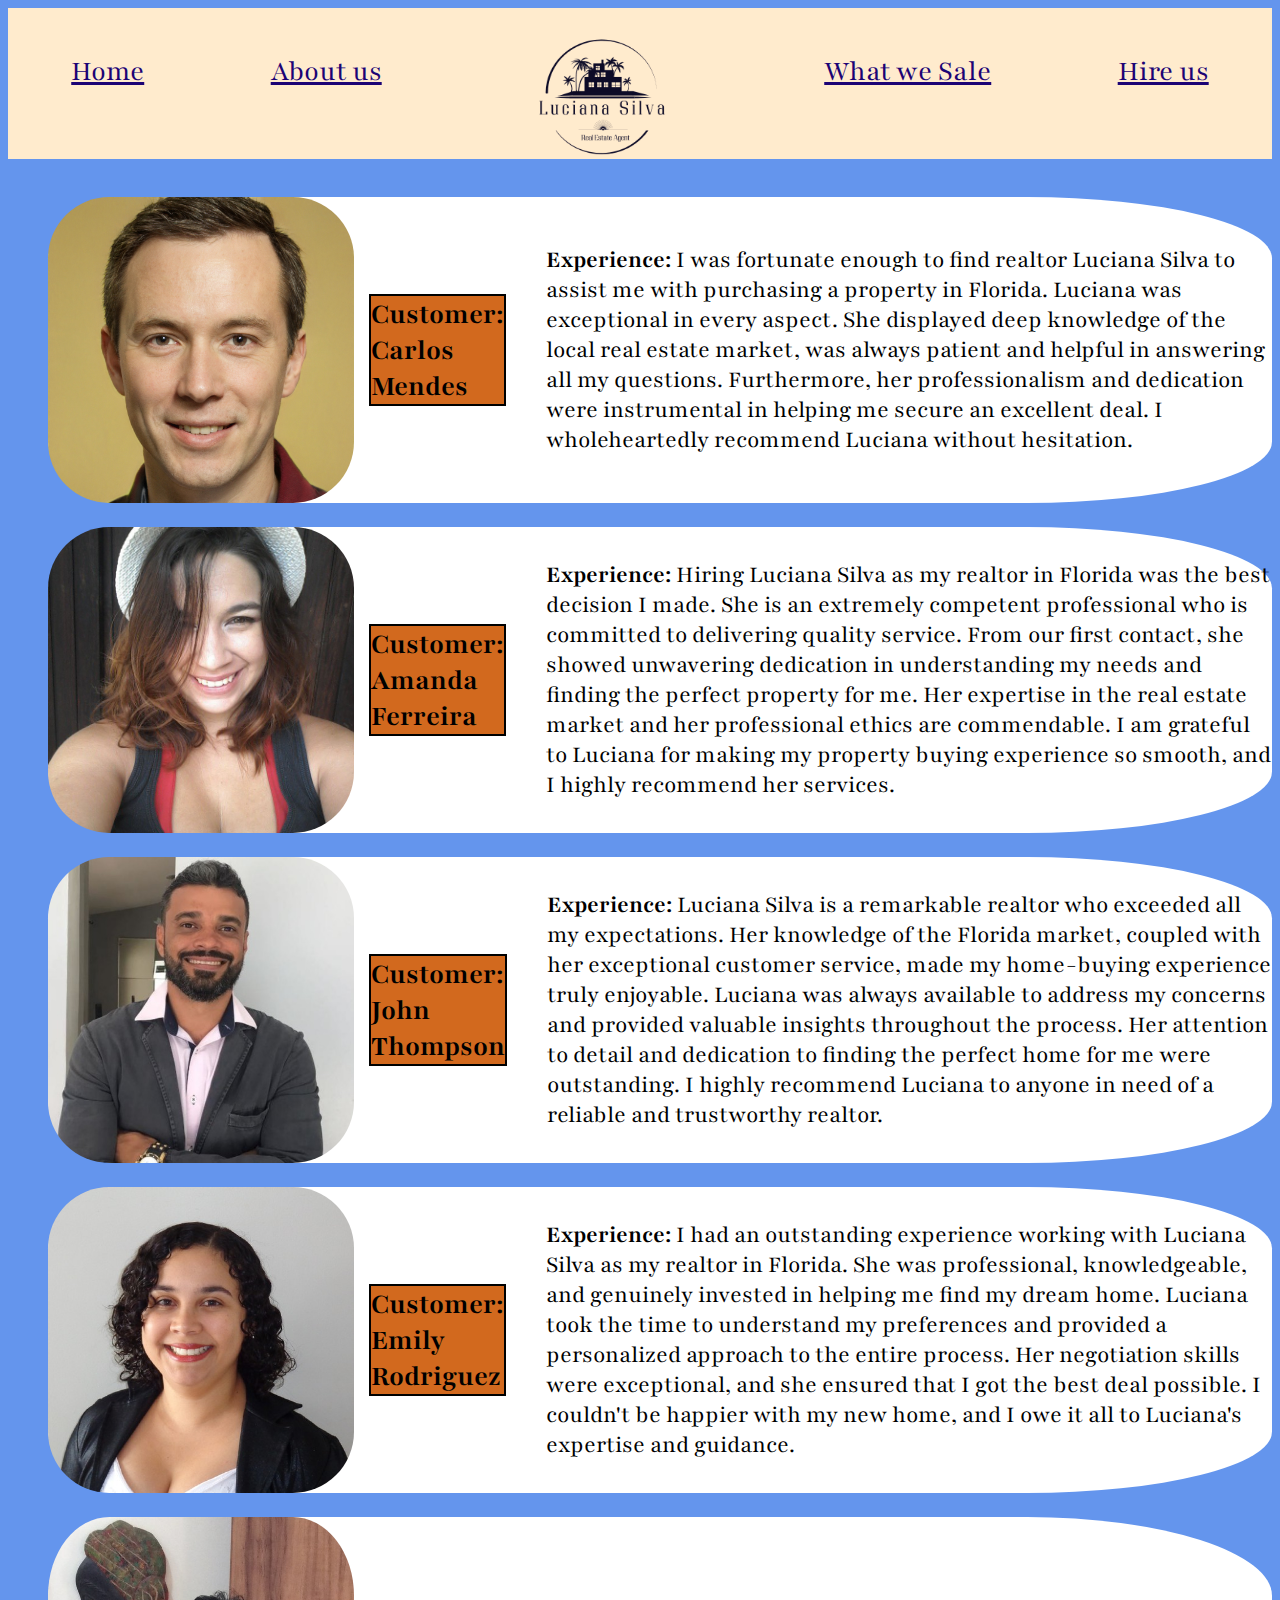
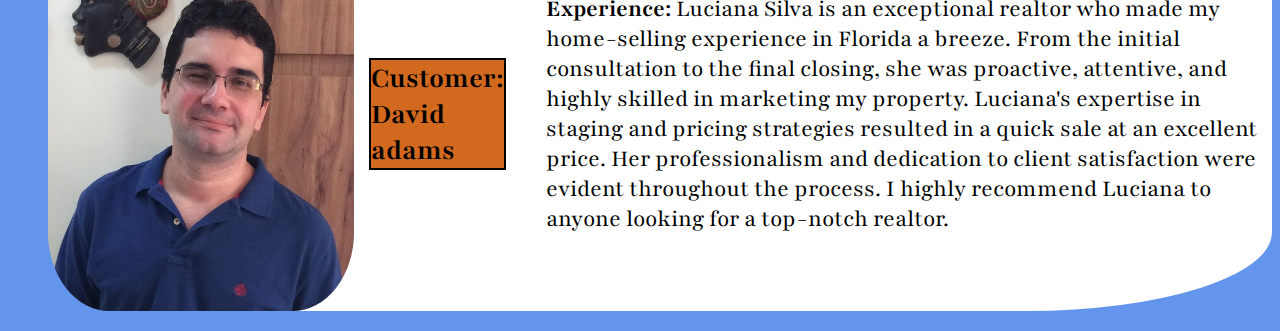
==== index.html @ 7e76c352 "uploading" ====
<!DOCTYPE html>
<html lang="en">
<head>
    <meta charset="UTF-8">
    <meta http-equiv="X-UA-Compatible" content="IE=edge">
    <meta name="viewport" content="width=device-width, initial-scale=1.0">
    <title>Luciana Real Estate Agent</title>
    <link rel="stylesheet" href="./src/style.css">
    <link rel="preconnect" href="https://fonts.googleapis.com">
<link rel="preconnect" href="https://fonts.gstatic.com" crossorigin>
<link href="https://fonts.googleapis.com/css2?family=Playfair&display=swap" rel="stylesheet">
</head>
<head>
    <header>
     <a href="./index.html">Home</a>
     <a href="./src/about-us.html">About us</a>
     <img src="./src/img/Luciana Silva.png" alt="logo" id="logo-header">
     <a href="./src/What-we-sale.html">What we Sale</a>
     <a href="./src/hire-us.html">Hire us</a>
    </header>
</head>
<br>
<body>
    <UL>
    <div class="review-card">
        <img src="./src/img/review-lulu-01.jpg" alt="" class="fotos-review">
    <h2>Customer: Carlos Mendes</h2>
    <ul><strong>Experience: </strong>I was fortunate enough to find realtor Luciana Silva to assist me with purchasing a property in Florida. Luciana was exceptional in every aspect. She displayed deep knowledge of the local real estate market, was always patient and helpful in answering all my questions. Furthermore, her professionalism and dedication were instrumental in helping me secure an excellent deal. I wholeheartedly recommend Luciana without hesitation.
    </ul>
</div>
<br>
<div class="review-card">
    <img src="./src/img/review-lulu-02.jpg" alt="" class="fotos-review">
    <h2>Customer: Amanda Ferreira</h2>
    <ul><Strong>Experience: </Strong>Hiring Luciana Silva as my realtor in Florida was the best decision I made. She is an extremely competent professional who is committed to delivering quality service. From our first contact, she showed unwavering dedication in understanding my needs and finding the perfect property for me. Her expertise in the real estate market and her professional ethics are commendable. I am grateful to Luciana for making my property buying experience so smooth, and I highly recommend her services.</ul>
</div>
<br>
<div class="review-card">
    <img src="./src/img/review-lulu-03.jpeg" alt="" class="fotos-review">
    <h2>Customer: John Thompson</h2>
    <ul><Strong>Experience: </Strong> Luciana Silva is a remarkable realtor who exceeded all my expectations. Her knowledge of the Florida market, coupled with her exceptional customer service, made my home-buying experience truly enjoyable. Luciana was always available to address my concerns and provided valuable insights throughout the process. Her attention to detail and dedication to finding the perfect home for me were outstanding. I highly recommend Luciana to anyone in need of a reliable and trustworthy realtor.</ul>
</div>
<br>
<div class="review-card">
    <img src="./src/img/review-lulu-04.jpg" alt="" class="fotos-review">
    <h2>Customer: Emily Rodriguez</h2>
    <ul><strong>Experience: </strong>I had an outstanding experience working with Luciana Silva as my realtor in Florida. She was professional, knowledgeable, and genuinely invested in helping me find my dream home. Luciana took the time to understand my preferences and provided a personalized approach to the entire process. Her negotiation skills were exceptional, and she ensured that I got the best deal possible. I couldn't be happier with my new home, and I owe it all to Luciana's expertise and guidance.</ul>
</div>
<br>
<div class="review-card">
<img src="./src/img/review-lulu-05.jpeg" alt="" class="fotos-review">
<h2>Customer: David adams</h2>
<ul><Strong>Experience: </Strong>Luciana Silva is an exceptional realtor who made my home-selling experience in Florida a breeze. From the initial consultation to the final closing, she was proactive, attentive, and highly skilled in marketing my property. Luciana's expertise in staging and pricing strategies resulted in a quick sale at an excellent price. Her professionalism and dedication to client satisfaction were evident throughout the process. I highly recommend Luciana to anyone looking for a top-notch realtor.</ul>
</div>
</UL>
</body>
</html>
---- src/style.css ----
header {
    background-color: blanchedalmond;
    background-position: center;
    width: 100%;
    height: 4cm;
    text-align: center;
    display: flex;
    flex-wrap: wrap;
    justify-content: space-around;
    
}
#logo-header{
    width: 15%;
    height: 120%;
}
body{
    background-color: cornflowerblue;
}
a{
    font-size: 30px;
    font-family: 'Playfair', serif;
    padding-top: 45px;
    color: rgb(28, 3, 117);
}
.fotos-review{
   width: 25%;
   border-radius: 20%;
}
.fotos-review{
    margin-right: 15px;
}
.review-card{
    display: flex; /* Display the image and text side by side */
    align-items: center;
    background-color: white;
    border-radius: 20%;
}
h2{
    background-color: chocolate;
    border: solid 2px;
}
ul{
    font-family: 'Playfair', serif;
    font-size: 125%;
}
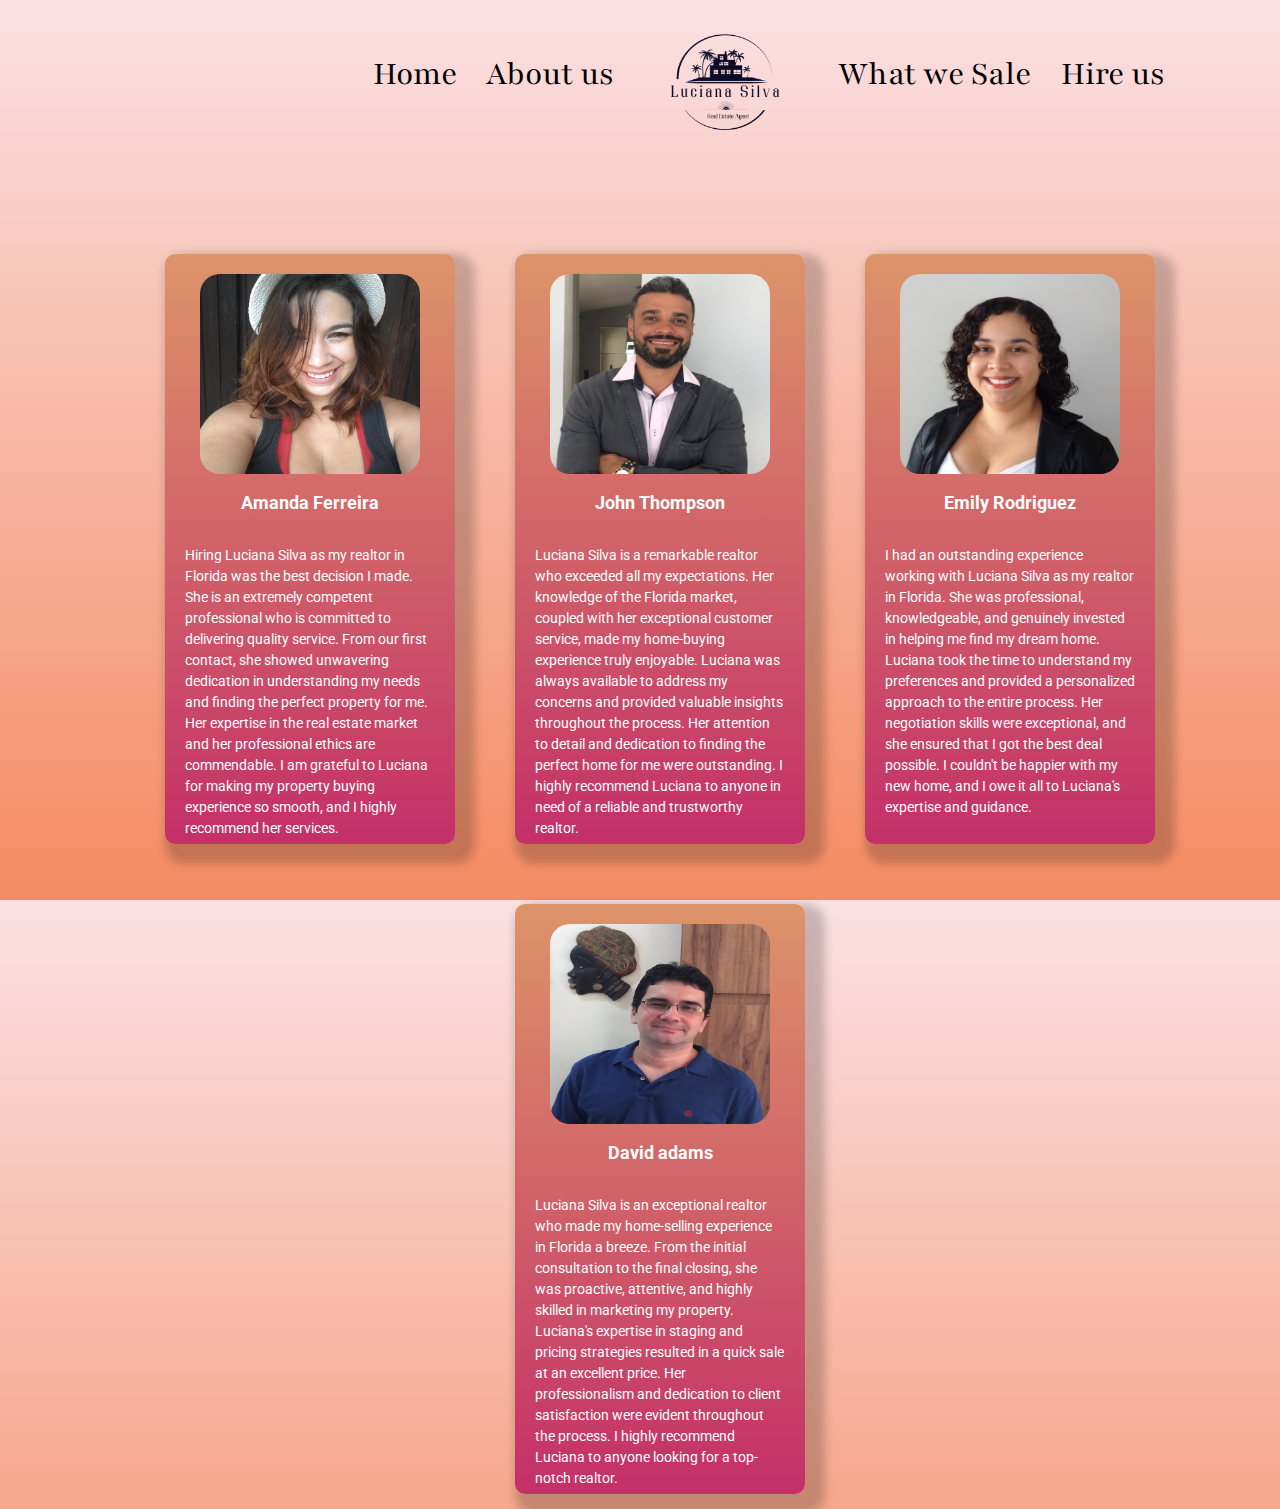
==== commit 478e7c27: "updt home page" ====
--- a/index.html
+++ b/index.html
@@ -1,57 +1,90 @@
 <!DOCTYPE html>
 <html lang="en">
-<head>
-    <meta charset="UTF-8">
-    <meta http-equiv="X-UA-Compatible" content="IE=edge">
-    <meta name="viewport" content="width=device-width, initial-scale=1.0">
+  <head>
+    <meta charset="UTF-8" />
+    <meta http-equiv="X-UA-Compatible" content="IE=edge" />
+    <meta name="viewport" content="width=device-width, initial-scale=1.0" />
     <title>Luciana Real Estate Agent</title>
-    <link rel="stylesheet" href="./src/style.css">
-    <link rel="preconnect" href="https://fonts.googleapis.com">
-<link rel="preconnect" href="https://fonts.gstatic.com" crossorigin>
-<link href="https://fonts.googleapis.com/css2?family=Playfair&display=swap" rel="stylesheet">
-</head>
-<head>
+    <link rel="stylesheet" href="./src/style.css" />
+    <link rel="preconnect" href="https://fonts.googleapis.com" />
+    <link rel="preconnect" href="https://fonts.gstatic.com" crossorigin />
+    <link
+      href="https://fonts.googleapis.com/css2?family=Playfair&display=swap"
+      rel="stylesheet"
+    />
+    <link
+      rel="shortcut icon"
+      href="./src/img/Luciana-Silva-_1_.ico"
+      type="image/x-icon"
+    />
+  </head>
+  <body>
     <header>
-     <a href="./index.html">Home</a>
-     <a href="./src/about-us.html">About us</a>
-     <img src="./src/img/Luciana Silva.png" alt="logo" id="logo-header">
-     <a href="./src/What-we-sale.html">What we Sale</a>
-     <a href="./src/hire-us.html">Hire us</a>
+      <a href="./index.html">Home</a>
+      <a href="./src/about-us.html">About us</a>
+      <img src="./src/img/Luciana Silva.png" alt="logo" id="logo-header" />
+      <a href="./src/What-we-sale.html">What we Sale</a>
+      <a href="./src/hire-us.html">Hire us</a>
     </header>
-</head>
-<br>
-<body>
-    <UL>
-    <div class="review-card">
-        <img src="./src/img/review-lulu-01.jpg" alt="" class="fotos-review">
-    <h2>Customer: Carlos Mendes</h2>
-    <ul><strong>Experience: </strong>I was fortunate enough to find realtor Luciana Silva to assist me with purchasing a property in Florida. Luciana was exceptional in every aspect. She displayed deep knowledge of the local real estate market, was always patient and helpful in answering all my questions. Furthermore, her professionalism and dedication were instrumental in helping me secure an excellent deal. I wholeheartedly recommend Luciana without hesitation.
+    <ul class="reviews">
+      <li class="review-card">
+        <img src="./src/img/review-lulu-02.jpg" alt="" class="fotos-review" />
+        <h2>Amanda Ferreira</h2>
+        <p>
+          Hiring Luciana Silva as my realtor in Florida was the best decision I
+          made. She is an extremely competent professional who is committed to
+          delivering quality service. From our first contact, she showed
+          unwavering dedication in understanding my needs and finding the
+          perfect property for me. Her expertise in the real estate market and
+          her professional ethics are commendable. I am grateful to Luciana for
+          making my property buying experience so smooth, and I highly recommend
+          her services.
+        </p>
+      </li>
+
+      <li class="review-card">
+        <img src="./src/img/review-lulu-03.jpeg" alt="" class="fotos-review" />
+        <h2>John Thompson</h2>
+        <p>
+          Luciana Silva is a remarkable realtor who exceeded all my
+          expectations. Her knowledge of the Florida market, coupled with her
+          exceptional customer service, made my home-buying experience truly
+          enjoyable. Luciana was always available to address my concerns and
+          provided valuable insights throughout the process. Her attention to
+          detail and dedication to finding the perfect home for me were
+          outstanding. I highly recommend Luciana to anyone in need of a
+          reliable and trustworthy realtor.
+        </p>
+      </li>
+
+      <li class="review-card">
+        <img src="./src/img/review-lulu-04.jpg" alt="" class="fotos-review" />
+        <h2>Emily Rodriguez</h2>
+        <p>
+          I had an outstanding experience working with Luciana Silva as my
+          realtor in Florida. She was professional, knowledgeable, and genuinely
+          invested in helping me find my dream home. Luciana took the time to
+          understand my preferences and provided a personalized approach to the
+          entire process. Her negotiation skills were exceptional, and she
+          ensured that I got the best deal possible. I couldn't be happier with
+          my new home, and I owe it all to Luciana's expertise and guidance.
+        </p>
+      </li>
+
+      <li class="review-card">
+        <img src="./src/img/review-lulu-05.jpeg" alt="" class="fotos-review" />
+        <h2>David adams</h2>
+        <p>
+          Luciana Silva is an exceptional realtor who made my home-selling
+          experience in Florida a breeze. From the initial consultation to the
+          final closing, she was proactive, attentive, and highly skilled in
+          marketing my property. Luciana's expertise in staging and pricing
+          strategies resulted in a quick sale at an excellent price. Her
+          professionalism and dedication to client satisfaction were evident
+          throughout the process. I highly recommend Luciana to anyone looking
+          for a top-notch realtor.
+        </p>
+      </li>
     </ul>
-</div>
-<br>
-<div class="review-card">
-    <img src="./src/img/review-lulu-02.jpg" alt="" class="fotos-review">
-    <h2>Customer: Amanda Ferreira</h2>
-    <ul><Strong>Experience: </Strong>Hiring Luciana Silva as my realtor in Florida was the best decision I made. She is an extremely competent professional who is committed to delivering quality service. From our first contact, she showed unwavering dedication in understanding my needs and finding the perfect property for me. Her expertise in the real estate market and her professional ethics are commendable. I am grateful to Luciana for making my property buying experience so smooth, and I highly recommend her services.</ul>
-</div>
-<br>
-<div class="review-card">
-    <img src="./src/img/review-lulu-03.jpeg" alt="" class="fotos-review">
-    <h2>Customer: John Thompson</h2>
-    <ul><Strong>Experience: </Strong> Luciana Silva is a remarkable realtor who exceeded all my expectations. Her knowledge of the Florida market, coupled with her exceptional customer service, made my home-buying experience truly enjoyable. Luciana was always available to address my concerns and provided valuable insights throughout the process. Her attention to detail and dedication to finding the perfect home for me were outstanding. I highly recommend Luciana to anyone in need of a reliable and trustworthy realtor.</ul>
-</div>
-<br>
-<div class="review-card">
-    <img src="./src/img/review-lulu-04.jpg" alt="" class="fotos-review">
-    <h2>Customer: Emily Rodriguez</h2>
-    <ul><strong>Experience: </strong>I had an outstanding experience working with Luciana Silva as my realtor in Florida. She was professional, knowledgeable, and genuinely invested in helping me find my dream home. Luciana took the time to understand my preferences and provided a personalized approach to the entire process. Her negotiation skills were exceptional, and she ensured that I got the best deal possible. I couldn't be happier with my new home, and I owe it all to Luciana's expertise and guidance.</ul>
-</div>
-<br>
-<div class="review-card">
-<img src="./src/img/review-lulu-05.jpeg" alt="" class="fotos-review">
-<h2>Customer: David adams</h2>
-<ul><Strong>Experience: </Strong>Luciana Silva is an exceptional realtor who made my home-selling experience in Florida a breeze. From the initial consultation to the final closing, she was proactive, attentive, and highly skilled in marketing my property. Luciana's expertise in staging and pricing strategies resulted in a quick sale at an excellent price. Her professionalism and dedication to client satisfaction were evident throughout the process. I highly recommend Luciana to anyone looking for a top-notch realtor.</ul>
-</div>
-</UL>
-</body>
-</html>+  </body>
+</html>
--- a/src/style.css
+++ b/src/style.css
@@ -1,46 +1,80 @@
+  @import url('https://fonts.googleapis.com/css2?family=Roboto:wght@400;700&display=swap');
+html, body {
+    height: 100%;
+  }
+  
+  body {
+    background: linear-gradient(to bottom, rgb(250, 225, 227), rgb(245, 139, 98));
+  }
+/* HEADER*/
 header {
-    background-color: blanchedalmond;
-    background-position: center;
-    width: 100%;
+    width: 65%;
     height: 4cm;
-    text-align: center;
+    position: relative;
+    left: 350px;
+    display: flex;
+    justify-content: space-around;
+    border-radius: 10px;
+    margin-bottom: 80px;
+}
+#logo-header{
+    width: 20%;
+    height: 100%;
+}
+
+a{
+    font-size: 35px;
+    font-family: 'Playfair', serif;
+    padding-top: 45px;
+    color: black;
+    text-decoration: none;
+}
+/* BODY*/
+.reviews{
     display: flex;
     flex-wrap: wrap;
-    justify-content: space-around;
-    
-}
-#logo-header{
-    width: 15%;
-    height: 120%;
-}
-body{
-    background-color: cornflowerblue;
-}
-a{
-    font-size: 30px;
-    font-family: 'Playfair', serif;
-    padding-top: 45px;
-    color: rgb(28, 3, 117);
-}
+    gap: 30px;
+    justify-content: center;
+    }
 .fotos-review{
-   width: 25%;
-   border-radius: 20%;
-}
-.fotos-review{
-    margin-right: 15px;
+   width: 220px;
+   height: 200px;
+   border-radius: 20px;
 }
 .review-card{
-    display: flex; /* Display the image and text side by side */
+    display: flex; 
     align-items: center;
-    background-color: white;
-    border-radius: 20%;
+    background: linear-gradient(to bottom, rgb(221, 148, 105), rgb(196, 47, 104));
+    line-height: 1.5;
+    border-radius: 10px;
+    color: white;
+    width: 250px;
+    height: 550px;
+    margin: 15px;
+    flex-direction: column;
+    padding: 20px;
+    box-shadow: 10px 10px 10px 10px rgba(0, 0, 0, 0.2);
+    transition: 0.2s ease-in-out;
+}
+.review-card:hover{
+    transform: scale(1.08);
+    cursor: pointer;
 }
 h2{
-    background-color: chocolate;
-    border: solid 2px;
+    font-family: 'Roboto', sans-serif;
+    font-weight: 700;
+    font-size: 18px;
 }
-ul{
-    font-family: 'Playfair', serif;
-    font-size: 125%;
+p{
+    font-family: 'Roboto',sans-serif;
+    font-weight: 400;
+    font-size: 14px;
 }
 
+/* RESPONSIVE*/
+/*
+@media (max-width:414px){
+    header {
+    }
+    }
+/*